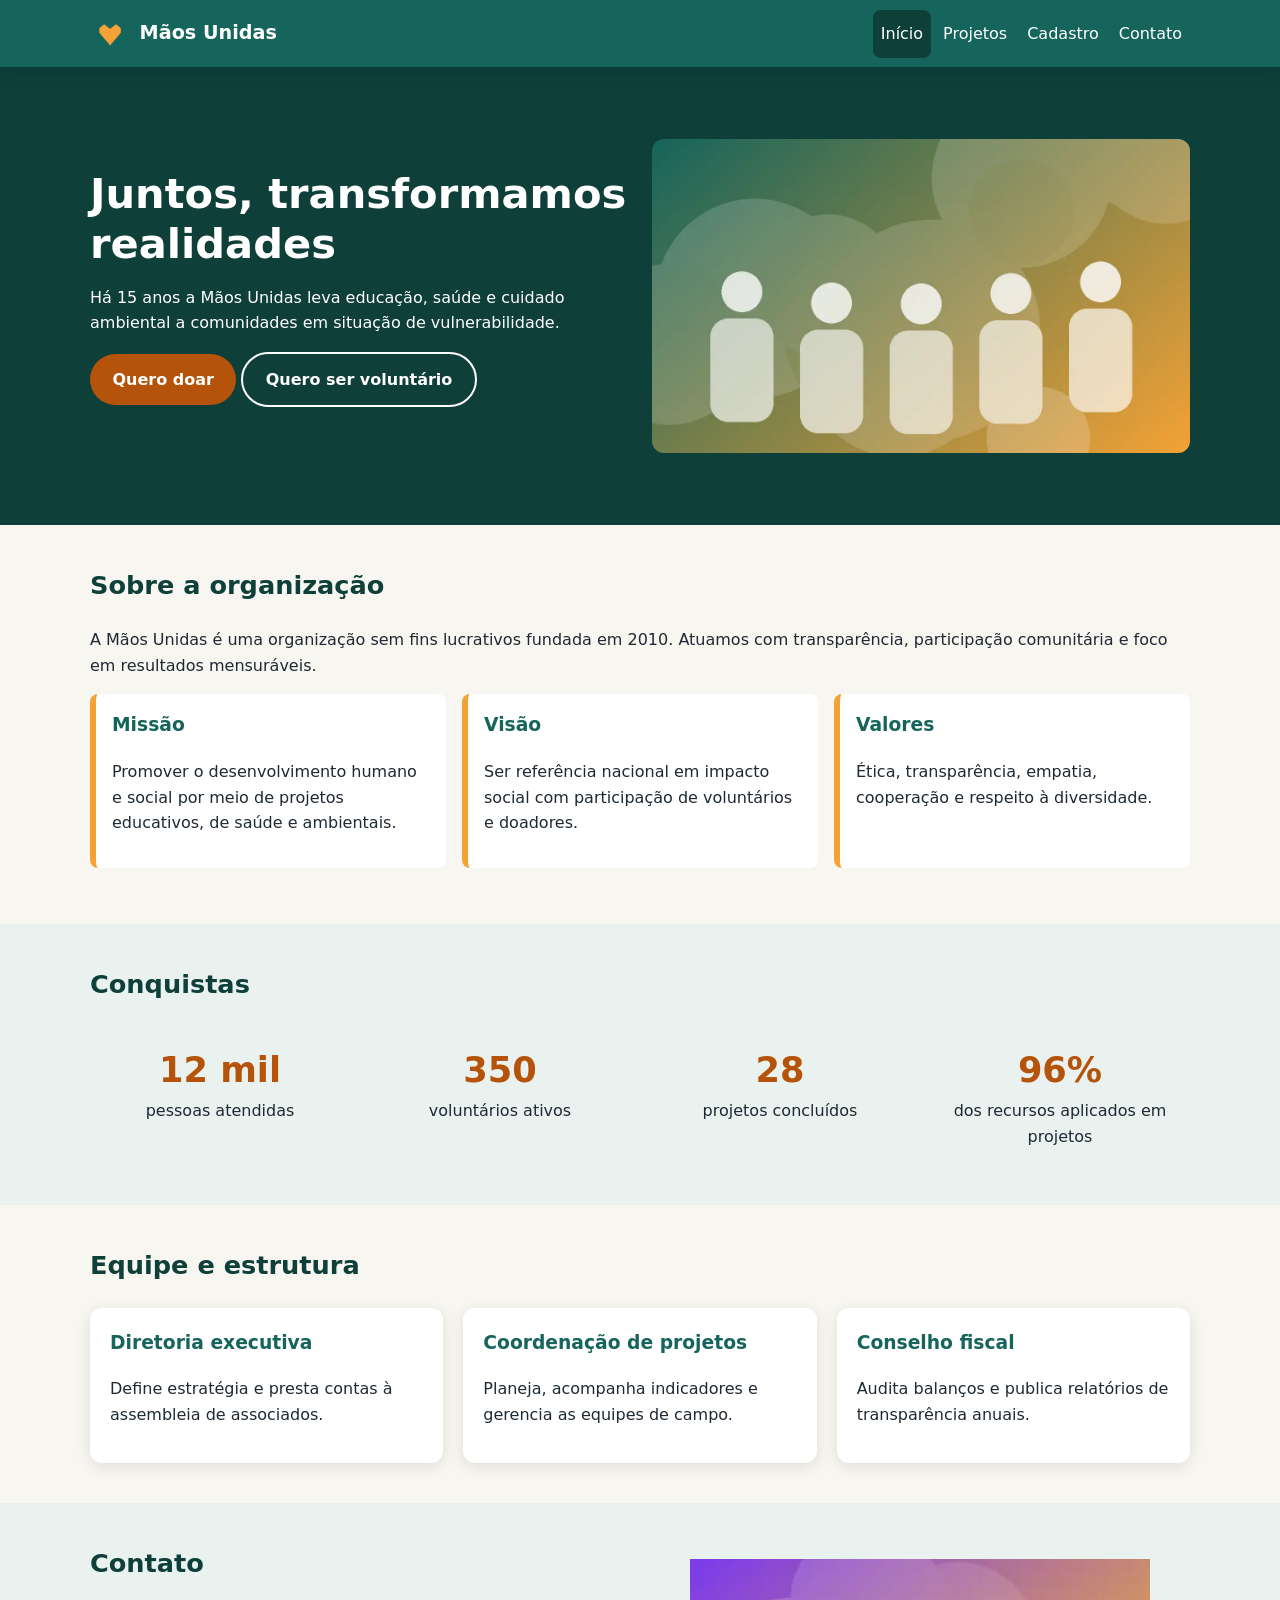
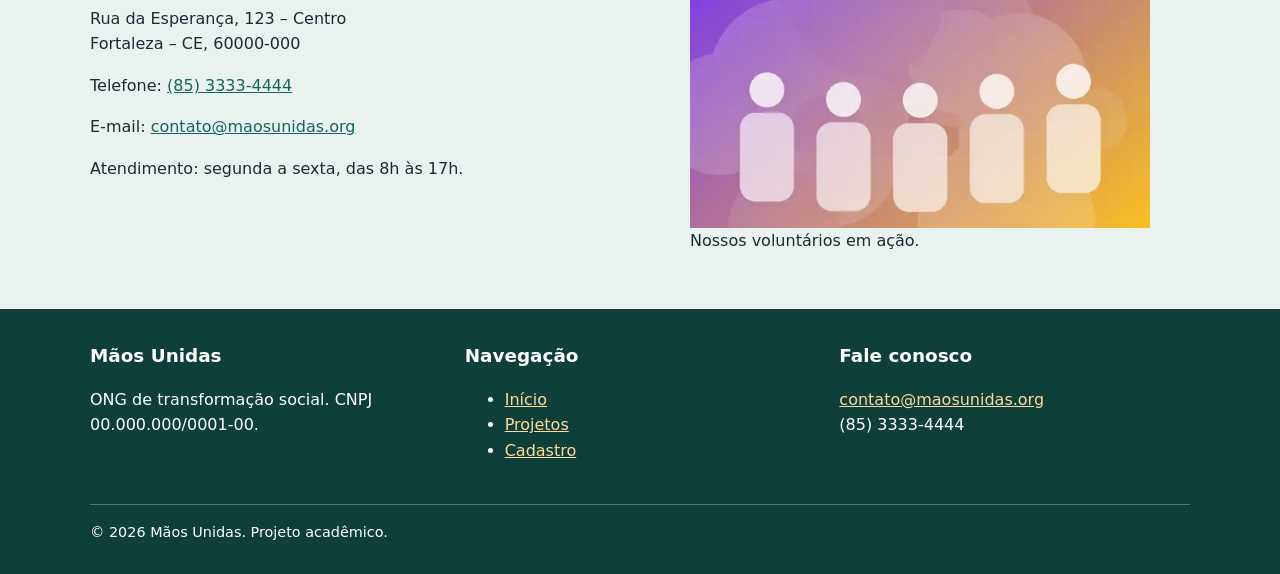
==== index.html @ 979a729d "Plataforma web Mãos Unidas: index, projetos e cadastro" ====
<!DOCTYPE html>
<html lang="pt-BR">
<head>
  <meta charset="utf-8">
  <meta name="viewport" content="width=device-width, initial-scale=1">
  <title>Mãos Unidas – ONG de transformação social</title>
  <meta name="description" content="A ONG Mãos Unidas transforma vidas por meio de educação, saúde e meio ambiente. Conheça nossa missão, equipe e fale conosco.">
  <meta property="og:title" content="Mãos Unidas – ONG de transformação social">
  <meta property="og:image" content="img/hero.jpg">
  <link rel="icon" type="image/png" href="img/favicon.png">
  <link rel="stylesheet" href="css/style.css">
  <script src="js/main.js" defer></script>
</head>
<body>
  <a class="skip-link" href="#conteudo">Ir para o conteúdo</a>
  <header class="site-header">
    <div class="container header-inner">
      <a class="brand" href="index.html"><img src="img/logo.png" alt="" width="40" height="40">Mãos Unidas</a>
      <button class="menu-toggle" aria-expanded="false" aria-controls="menu">Menu</button>
      <nav class="main-nav" id="menu" aria-label="Principal">
        <ul>
          <li><a href="index.html" aria-current="page">Início</a></li>
          <li><a href="projetos.html">Projetos</a></li>
          <li><a href="cadastro.html">Cadastro</a></li>
          <li><a href="#contato">Contato</a></li>
        </ul>
      </nav>
    </div>
  </header>

  <main id="conteudo">
    <section class="hero" aria-labelledby="titulo-hero">
      <div class="container hero-grid">
        <div>
          <h1 id="titulo-hero">Juntos, transformamos realidades</h1>
          <p>Há 15 anos a Mãos Unidas leva educação, saúde e cuidado ambiental a comunidades em situação de vulnerabilidade.</p>
          <p><a class="btn" href="projetos.html#doar">Quero doar</a> <a class="btn btn-sec" href="cadastro.html">Quero ser voluntário</a></p>
        </div>
        <picture>
          <source srcset="img/hero-sm.webp 600w, img/hero.webp 1200w" sizes="(min-width: 768px) 50vw, 100vw" type="image/webp">
          <img src="img/hero.jpg" srcset="img/hero-sm.jpg 600w, img/hero.jpg 1200w" sizes="(min-width: 768px) 50vw, 100vw" width="1200" height="700" alt="Ilustração de pessoas unidas lado a lado sobre fundo verde e laranja">
        </picture>
      </div>
    </section>

    <section aria-labelledby="titulo-sobre">
      <div class="container">
        <h2 id="titulo-sobre">Sobre a organização</h2>
        <p>A Mãos Unidas é uma organização sem fins lucrativos fundada em 2010. Atuamos com transparência, participação comunitária e foco em resultados mensuráveis.</p>
        <ul class="valores">
          <li><h3>Missão</h3><p>Promover o desenvolvimento humano e social por meio de projetos educativos, de saúde e ambientais.</p></li>
          <li><h3>Visão</h3><p>Ser referência nacional em impacto social com participação de voluntários e doadores.</p></li>
          <li><h3>Valores</h3><p>Ética, transparência, empatia, cooperação e respeito à diversidade.</p></li>
        </ul>
      </div>
    </section>

    <section class="alt" aria-labelledby="titulo-numeros">
      <div class="container">
        <h2 id="titulo-numeros">Conquistas</h2>
        <div class="grid grid-4">
          <p class="stat"><strong>12 mil</strong>pessoas atendidas</p>
          <p class="stat"><strong>350</strong>voluntários ativos</p>
          <p class="stat"><strong>28</strong>projetos concluídos</p>
          <p class="stat"><strong>96%</strong>dos recursos aplicados em projetos</p>
        </div>
      </div>
    </section>

    <section aria-labelledby="titulo-equipe">
      <div class="container">
        <h2 id="titulo-equipe">Equipe e estrutura</h2>
        <div class="grid grid-3">
          <article class="card"><div class="card-body"><h3>Diretoria executiva</h3><p>Define estratégia e presta contas à assembleia de associados.</p></div></article>
          <article class="card"><div class="card-body"><h3>Coordenação de projetos</h3><p>Planeja, acompanha indicadores e gerencia as equipes de campo.</p></div></article>
          <article class="card"><div class="card-body"><h3>Conselho fiscal</h3><p>Audita balanços e publica relatórios de transparência anuais.</p></div></article>
        </div>
      </div>
    </section>

    <section class="alt" id="contato" aria-labelledby="titulo-contato">
      <div class="container grid grid-2">
        <div>
          <h2 id="titulo-contato">Contato</h2>
          <address>
            <p>Rua da Esperança, 123 – Centro<br>Fortaleza – CE, 60000-000</p>
            <p>Telefone: <a href="tel:+558533334444">(85) 3333-4444</a></p>
            <p>E-mail: <a href="mailto:contato@maosunidas.org">contato@maosunidas.org</a></p>
            <p>Atendimento: segunda a sexta, das 8h às 17h.</p>
          </address>
        </div>
        <figure>
          <picture>
            <source srcset="img/voluntarios-sm.webp" type="image/webp">
            <img src="img/voluntarios-sm.jpg" width="600" height="350" loading="lazy" alt="Ilustração de voluntários reunidos sobre fundo roxo e amarelo">
          </picture>
          <figcaption>Nossos voluntários em ação.</figcaption>
        </figure>
      </div>
    </section>
  </main>

  <footer class="site-footer">
    <div class="container">
      <div class="footer-grid">
        <div><h2>Mãos Unidas</h2><p>ONG de transformação social. CNPJ 00.000.000/0001-00.</p></div>
        <nav aria-label="Rodapé"><h2>Navegação</h2><ul><li><a href="index.html">Início</a></li><li><a href="projetos.html">Projetos</a></li><li><a href="cadastro.html">Cadastro</a></li></ul></nav>
        <div><h2>Fale conosco</h2><p><a href="mailto:contato@maosunidas.org">contato@maosunidas.org</a><br>(85) 3333-4444</p></div>
      </div>
      <p class="copy">&copy; 2026 Mãos Unidas. Projeto acadêmico.</p>
    </div>
  </footer>
</body>
</html>
---- css/style.css ----
/* Sistema de design - Mãos Unidas | mobile-first */
:root {
  --verde: #16655c;
  --verde-esc: #0e3f39;
  --laranja: #b45309;
  --laranja-cl: #f4a236;
  --fundo: #f8f6f1;
  --texto: #1f2933;
  --branco: #fff;
  --borda: #cbd2d9;
  --erro: #b42318;
  --ok: #157347;
  --raio: 12px;
  --sombra: 0 4px 16px rgba(0, 0, 0, .1);
}
*, *::before, *::after { box-sizing: border-box; }
html { scroll-behavior: smooth; }
body { margin: 0; font-family: system-ui, -apple-system, "Segoe UI", Roboto, Arial, sans-serif; line-height: 1.6; color: var(--texto); background: var(--fundo); }
img, picture { max-width: 100%; height: auto; display: block; }
a { color: var(--verde); }
a:hover { color: var(--laranja); }
:focus-visible { outline: 3px solid var(--laranja); outline-offset: 2px; }
.container { width: min(1100px, 100% - 2rem); margin-inline: auto; }
.skip-link { position: absolute; left: -999px; top: 0; background: var(--verde-esc); color: #fff; padding: .75rem 1rem; z-index: 100; }
.skip-link:focus { left: 0; color: #fff; }
.sr-only { position: absolute; width: 1px; height: 1px; overflow: hidden; clip: rect(0 0 0 0); white-space: nowrap; }

/* Cabeçalho e navegação */
.site-header { background: var(--verde); color: #fff; position: sticky; top: 0; z-index: 50; box-shadow: var(--sombra); }
.header-inner { display: flex; align-items: center; justify-content: space-between; padding: .6rem 0; flex-wrap: wrap; gap: .5rem; }
.brand { display: flex; align-items: center; gap: .6rem; color: #fff; text-decoration: none; font-weight: 700; font-size: 1.2rem; }
.brand img { width: 40px; height: 40px; }
.brand:hover { color: #fff; }
.menu-toggle { background: transparent; color: #fff; border: 2px solid #fff; border-radius: 8px; padding: .4rem .8rem; font-size: 1rem; cursor: pointer; }
.main-nav { width: 100%; display: none; }
.main-nav.aberto { display: block; }
.main-nav ul { list-style: none; margin: 0; padding: 0; display: flex; flex-direction: column; }
.main-nav a { display: block; padding: .7rem .5rem; color: #fff; text-decoration: none; border-radius: 8px; }
.main-nav a:hover, .main-nav a[aria-current="page"] { background: var(--verde-esc); color: #fff; }

/* Botões */
.btn { display: inline-block; background: var(--laranja); color: #fff; padding: .8rem 1.4rem; border-radius: 999px; border: 0; font-size: 1rem; font-weight: 700; text-decoration: none; cursor: pointer; }
.btn:hover { background: #8a3f04; color: #fff; }
.btn-sec { background: transparent; border: 2px solid currentColor; color: var(--verde); }
.btn-sec:hover { background: var(--verde); color: #fff; }

/* Hero */
.hero { background: var(--verde-esc); color: #fff; }
.hero-grid { display: grid; gap: 1.5rem; padding: 2rem 0; align-items: center; }
.hero h1 { font-size: 2rem; line-height: 1.2; margin: 0 0 1rem; }
.hero img { border-radius: var(--raio); }
.hero .btn-sec { color: #fff; }

/* Seções e cards */
section { padding: 2.5rem 0; }
h2 { color: var(--verde-esc); font-size: 1.6rem; margin-top: 0; }
h3 { color: var(--verde); margin-top: 0; }
.grid { display: grid; gap: 1.25rem; }
.card { background: var(--branco); border-radius: var(--raio); box-shadow: var(--sombra); overflow: hidden; }
.card-body { padding: 1.25rem; }
.card figure { margin: 0; }
.alt { background: #eaf2f0; }
.stat { text-align: center; }
.stat strong { display: block; font-size: 2.2rem; color: var(--laranja); }
.valores { list-style: none; padding: 0; display: grid; gap: 1rem; }
.valores li { background: #fff; border-left: 6px solid var(--laranja-cl); padding: 1rem; border-radius: 8px; }
.tag { display: inline-block; background: #e0f0ee; color: var(--verde-esc); padding: .1rem .6rem; border-radius: 999px; font-size: .85rem; font-weight: 600; }
progress { width: 100%; height: 1rem; accent-color: var(--laranja); }
table { width: 100%; border-collapse: collapse; background: #fff; }
caption { text-align: left; font-weight: 700; padding: .5rem 0; }
th, td { padding: .6rem; border: 1px solid var(--borda); text-align: left; }
th { background: var(--verde); color: #fff; }
.table-wrap { overflow-x: auto; }
address { font-style: normal; }

/* Formulário */
form { background: #fff; padding: 1.25rem; border-radius: var(--raio); box-shadow: var(--sombra); }
fieldset { border: 1px solid var(--borda); border-radius: var(--raio); margin: 0 0 1.5rem; padding: 1rem; }
legend { font-weight: 700; color: var(--verde-esc); padding: 0 .5rem; }
.campo { margin-bottom: 1rem; display: flex; flex-direction: column; }
label { font-weight: 600; margin-bottom: .25rem; }
input, select, textarea { font: inherit; padding: .65rem; border: 2px solid #7b8794; border-radius: 8px; background: #fff; color: var(--texto); }
input:user-invalid, select:user-invalid { border-color: var(--erro); }
input:user-valid { border-color: var(--ok); }
.dica { font-size: .85rem; color: #52606d; }
.erro-msg { color: var(--erro); font-size: .85rem; min-height: 1.1em; }
.radio-grupo { display: flex; flex-wrap: wrap; gap: 1rem; }
.radio-grupo label, .check label { font-weight: 400; display: inline-flex; gap: .4rem; align-items: center; }
#mensagem-sucesso { background: #e6f4ea; border: 2px solid var(--ok); padding: 1rem; border-radius: 8px; margin-top: 1rem; }

/* Rodapé */
.site-footer { background: var(--verde-esc); color: #fff; padding: 2rem 0 1rem; }
.site-footer a { color: #ffd9a0; }
.footer-grid { display: grid; gap: 1.5rem; }
.site-footer h2 { color: #fff; font-size: 1.15rem; }
.copy { border-top: 1px solid rgba(255,255,255,.3); margin-top: 1.5rem; padding-top: 1rem; font-size: .9rem; }

/* Tablet */
@media (min-width: 768px) {
  .menu-toggle { display: none; }
  .main-nav { display: block; width: auto; }
  .main-nav ul { flex-direction: row; gap: .25rem; }
  .hero-grid { grid-template-columns: 1fr 1fr; }
  .hero h1 { font-size: 2.6rem; }
  .grid-2, .grid-3 { grid-template-columns: repeat(2, 1fr); }
  .footer-grid { grid-template-columns: repeat(3, 1fr); }
  .form-linha { display: grid; grid-template-columns: 1fr 1fr; gap: 1rem; }
}
/* Desktop */
@media (min-width: 1024px) {
  .grid-3 { grid-template-columns: repeat(3, 1fr); }
  .grid-4 { grid-template-columns: repeat(4, 1fr); }
  .valores { grid-template-columns: repeat(3, 1fr); }
}
@media (prefers-reduced-motion: reduce) { html { scroll-behavior: auto; } }
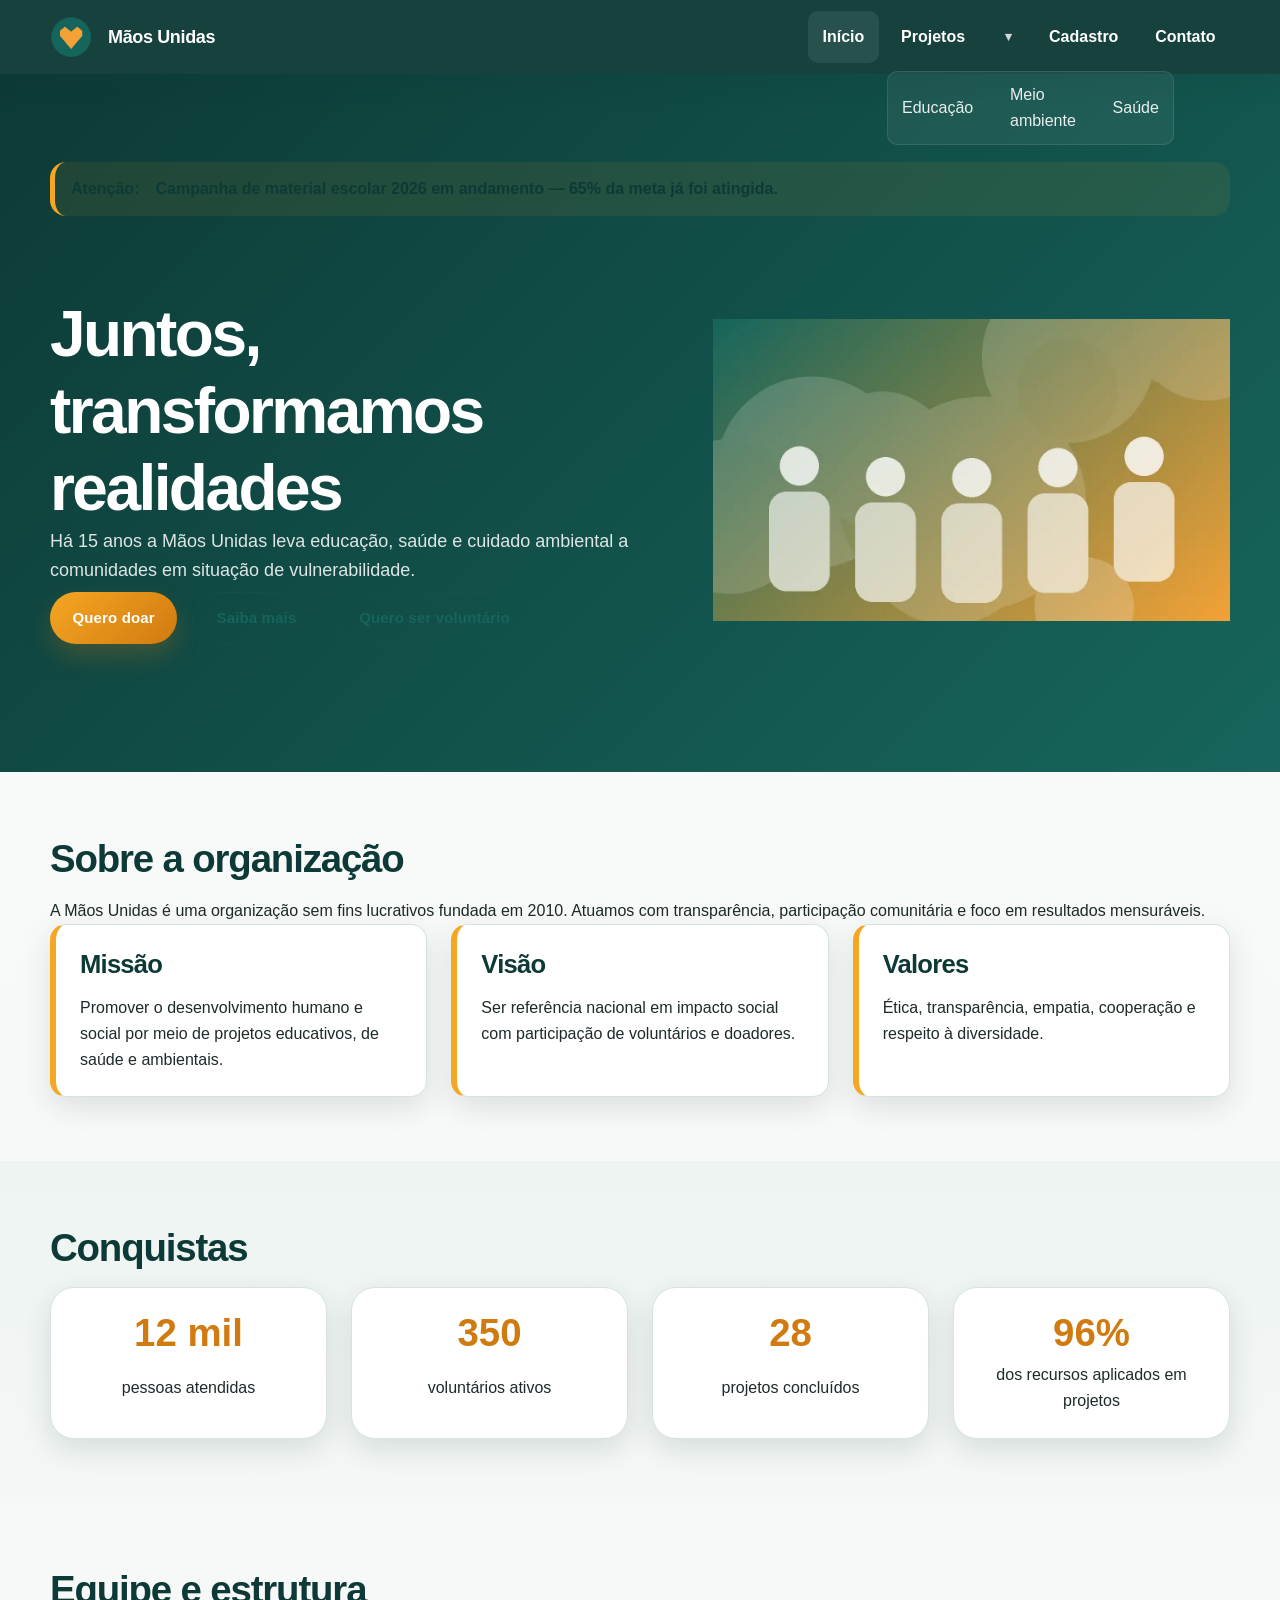
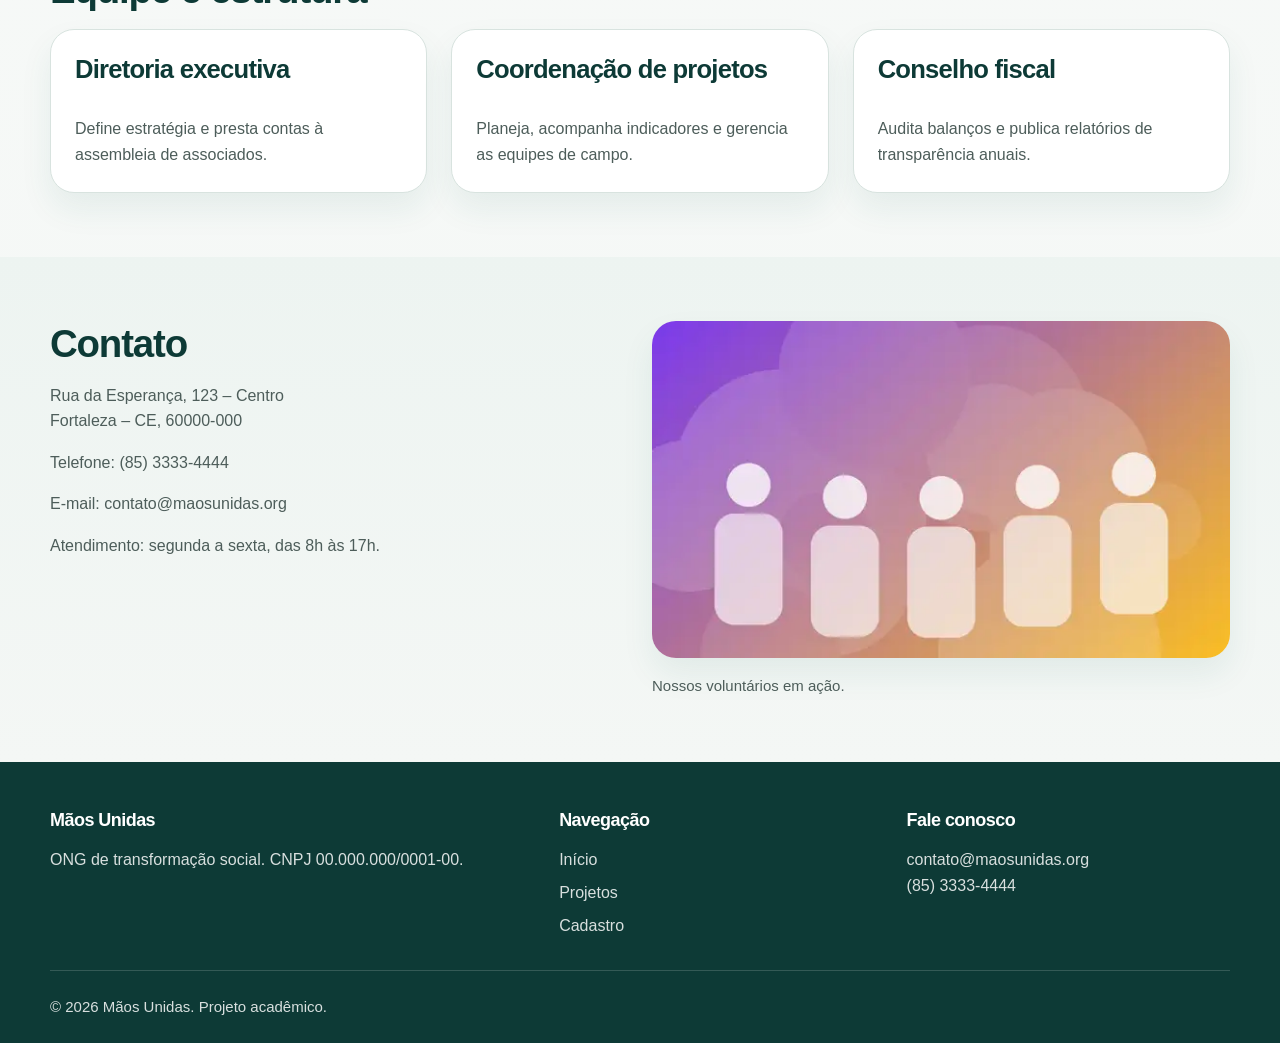
==== commit aa41f40d: "Moderniza layout da ONG Mãos Unidas" ====
--- a/index.html
+++ b/index.html
@@ -16,11 +16,18 @@
   <header class="site-header">
     <div class="container header-inner">
       <a class="brand" href="index.html"><img src="img/logo.png" alt="" width="40" height="40">Mãos Unidas</a>
-      <button class="menu-toggle" aria-expanded="false" aria-controls="menu">Menu</button>
+      <button class="menu-toggle" type="button" aria-expanded="false" aria-controls="menu">Menu</button>
       <nav class="main-nav" id="menu" aria-label="Principal">
         <ul>
           <li><a href="index.html" aria-current="page">Início</a></li>
-          <li><a href="projetos.html">Projetos</a></li>
+          <li class="nav-dropdown">
+            <button class="dropdown-toggle" type="button" aria-expanded="false" aria-controls="submenu-projetos">Projetos</button>
+            <ul class="dropdown-menu" id="submenu-projetos">
+              <li><a href="projetos.html#educacao">Educação</a></li>
+              <li><a href="projetos.html#meio-ambiente">Meio ambiente</a></li>
+              <li><a href="projetos.html#saude">Saúde</a></li>
+            </ul>
+          </li>
           <li><a href="cadastro.html">Cadastro</a></li>
           <li><a href="#contato">Contato</a></li>
         </ul>
@@ -30,11 +37,21 @@
 
   <main id="conteudo">
     <section class="hero" aria-labelledby="titulo-hero">
+      <div class="container">
+        <div class="alert-banner" role="alert">
+          <strong>Atenção:</strong>
+          Campanha de material escolar 2026 em andamento — 65% da meta já foi atingida.
+        </div>
+      </div>
       <div class="container hero-grid">
         <div>
           <h1 id="titulo-hero">Juntos, transformamos realidades</h1>
           <p>Há 15 anos a Mãos Unidas leva educação, saúde e cuidado ambiental a comunidades em situação de vulnerabilidade.</p>
-          <p><a class="btn" href="projetos.html#doar">Quero doar</a> <a class="btn btn-sec" href="cadastro.html">Quero ser voluntário</a></p>
+          <div class="hero-actions">
+            <a class="btn" href="projetos.html#doar" data-toast="Sua doação ajuda a transformar comunidades!" data-toast-type="success">Quero doar</a>
+            <button class="btn btn-secondary btn-modal-trigger" type="button" data-modal-target="impacto-modal">Saiba mais</button>
+            <a class="btn btn-secondary" href="cadastro.html">Quero ser voluntário</a>
+          </div>
         </div>
         <picture>
           <source srcset="img/hero-sm.webp 600w, img/hero.webp 1200w" sizes="(min-width: 768px) 50vw, 100vw" type="image/webp">
@@ -110,5 +127,23 @@
       <p class="copy">&copy; 2026 Mãos Unidas. Projeto acadêmico.</p>
     </div>
   </footer>
+
+  <div class="toast-container" id="toastContainer" aria-live="polite" aria-atomic="true"></div>
+
+  <div class="modal-overlay" id="impacto-modal" aria-hidden="true">
+    <div class="modal" role="dialog" aria-modal="true" aria-labelledby="modal-titulo">
+      <button class="modal-close" type="button" aria-label="Fechar modal" data-close-modal>×</button>
+      <h2 id="modal-titulo">Plano de impacto 2026</h2>
+      <p>Em 2026, a Mãos Unidas ampliará ações em educação, saúde e meio ambiente em comunidades vulneráveis do território.</p>
+      <ul>
+        <li>+1.200 crianças atendidas em reforço escolar</li>
+        <li>18 mutirões de saúde e cidadania realizados</li>
+        <li>80 famílias apoiadas com hortas e renda solidária</li>
+      </ul>
+      <div class="modal-actions">
+        <button class="btn" type="button" data-close-modal>Entendi</button>
+      </div>
+    </div>
+  </div>
 </body>
 </html>
--- a/css/style.css
+++ b/css/style.css
@@ -1,115 +1,5 @@
-/* Sistema de design - Mãos Unidas | mobile-first */
-:root {
-  --verde: #16655c;
-  --verde-esc: #0e3f39;
-  --laranja: #b45309;
-  --laranja-cl: #f4a236;
-  --fundo: #f8f6f1;
-  --texto: #1f2933;
-  --branco: #fff;
-  --borda: #cbd2d9;
-  --erro: #b42318;
-  --ok: #157347;
-  --raio: 12px;
-  --sombra: 0 4px 16px rgba(0, 0, 0, .1);
-}
-*, *::before, *::after { box-sizing: border-box; }
-html { scroll-behavior: smooth; }
-body { margin: 0; font-family: system-ui, -apple-system, "Segoe UI", Roboto, Arial, sans-serif; line-height: 1.6; color: var(--texto); background: var(--fundo); }
-img, picture { max-width: 100%; height: auto; display: block; }
-a { color: var(--verde); }
-a:hover { color: var(--laranja); }
-:focus-visible { outline: 3px solid var(--laranja); outline-offset: 2px; }
-.container { width: min(1100px, 100% - 2rem); margin-inline: auto; }
-.skip-link { position: absolute; left: -999px; top: 0; background: var(--verde-esc); color: #fff; padding: .75rem 1rem; z-index: 100; }
-.skip-link:focus { left: 0; color: #fff; }
-.sr-only { position: absolute; width: 1px; height: 1px; overflow: hidden; clip: rect(0 0 0 0); white-space: nowrap; }
-
-/* Cabeçalho e navegação */
-.site-header { background: var(--verde); color: #fff; position: sticky; top: 0; z-index: 50; box-shadow: var(--sombra); }
-.header-inner { display: flex; align-items: center; justify-content: space-between; padding: .6rem 0; flex-wrap: wrap; gap: .5rem; }
-.brand { display: flex; align-items: center; gap: .6rem; color: #fff; text-decoration: none; font-weight: 700; font-size: 1.2rem; }
-.brand img { width: 40px; height: 40px; }
-.brand:hover { color: #fff; }
-.menu-toggle { background: transparent; color: #fff; border: 2px solid #fff; border-radius: 8px; padding: .4rem .8rem; font-size: 1rem; cursor: pointer; }
-.main-nav { width: 100%; display: none; }
-.main-nav.aberto { display: block; }
-.main-nav ul { list-style: none; margin: 0; padding: 0; display: flex; flex-direction: column; }
-.main-nav a { display: block; padding: .7rem .5rem; color: #fff; text-decoration: none; border-radius: 8px; }
-.main-nav a:hover, .main-nav a[aria-current="page"] { background: var(--verde-esc); color: #fff; }
-
-/* Botões */
-.btn { display: inline-block; background: var(--laranja); color: #fff; padding: .8rem 1.4rem; border-radius: 999px; border: 0; font-size: 1rem; font-weight: 700; text-decoration: none; cursor: pointer; }
-.btn:hover { background: #8a3f04; color: #fff; }
-.btn-sec { background: transparent; border: 2px solid currentColor; color: var(--verde); }
-.btn-sec:hover { background: var(--verde); color: #fff; }
-
-/* Hero */
-.hero { background: var(--verde-esc); color: #fff; }
-.hero-grid { display: grid; gap: 1.5rem; padding: 2rem 0; align-items: center; }
-.hero h1 { font-size: 2rem; line-height: 1.2; margin: 0 0 1rem; }
-.hero img { border-radius: var(--raio); }
-.hero .btn-sec { color: #fff; }
-
-/* Seções e cards */
-section { padding: 2.5rem 0; }
-h2 { color: var(--verde-esc); font-size: 1.6rem; margin-top: 0; }
-h3 { color: var(--verde); margin-top: 0; }
-.grid { display: grid; gap: 1.25rem; }
-.card { background: var(--branco); border-radius: var(--raio); box-shadow: var(--sombra); overflow: hidden; }
-.card-body { padding: 1.25rem; }
-.card figure { margin: 0; }
-.alt { background: #eaf2f0; }
-.stat { text-align: center; }
-.stat strong { display: block; font-size: 2.2rem; color: var(--laranja); }
-.valores { list-style: none; padding: 0; display: grid; gap: 1rem; }
-.valores li { background: #fff; border-left: 6px solid var(--laranja-cl); padding: 1rem; border-radius: 8px; }
-.tag { display: inline-block; background: #e0f0ee; color: var(--verde-esc); padding: .1rem .6rem; border-radius: 999px; font-size: .85rem; font-weight: 600; }
-progress { width: 100%; height: 1rem; accent-color: var(--laranja); }
-table { width: 100%; border-collapse: collapse; background: #fff; }
-caption { text-align: left; font-weight: 700; padding: .5rem 0; }
-th, td { padding: .6rem; border: 1px solid var(--borda); text-align: left; }
-th { background: var(--verde); color: #fff; }
-.table-wrap { overflow-x: auto; }
-address { font-style: normal; }
-
-/* Formulário */
-form { background: #fff; padding: 1.25rem; border-radius: var(--raio); box-shadow: var(--sombra); }
-fieldset { border: 1px solid var(--borda); border-radius: var(--raio); margin: 0 0 1.5rem; padding: 1rem; }
-legend { font-weight: 700; color: var(--verde-esc); padding: 0 .5rem; }
-.campo { margin-bottom: 1rem; display: flex; flex-direction: column; }
-label { font-weight: 600; margin-bottom: .25rem; }
-input, select, textarea { font: inherit; padding: .65rem; border: 2px solid #7b8794; border-radius: 8px; background: #fff; color: var(--texto); }
-input:user-invalid, select:user-invalid { border-color: var(--erro); }
-input:user-valid { border-color: var(--ok); }
-.dica { font-size: .85rem; color: #52606d; }
-.erro-msg { color: var(--erro); font-size: .85rem; min-height: 1.1em; }
-.radio-grupo { display: flex; flex-wrap: wrap; gap: 1rem; }
-.radio-grupo label, .check label { font-weight: 400; display: inline-flex; gap: .4rem; align-items: center; }
-#mensagem-sucesso { background: #e6f4ea; border: 2px solid var(--ok); padding: 1rem; border-radius: 8px; margin-top: 1rem; }
-
-/* Rodapé */
-.site-footer { background: var(--verde-esc); color: #fff; padding: 2rem 0 1rem; }
-.site-footer a { color: #ffd9a0; }
-.footer-grid { display: grid; gap: 1.5rem; }
-.site-footer h2 { color: #fff; font-size: 1.15rem; }
-.copy { border-top: 1px solid rgba(255,255,255,.3); margin-top: 1.5rem; padding-top: 1rem; font-size: .9rem; }
-
-/* Tablet */
-@media (min-width: 768px) {
-  .menu-toggle { display: none; }
-  .main-nav { display: block; width: auto; }
-  .main-nav ul { flex-direction: row; gap: .25rem; }
-  .hero-grid { grid-template-columns: 1fr 1fr; }
-  .hero h1 { font-size: 2.6rem; }
-  .grid-2, .grid-3 { grid-template-columns: repeat(2, 1fr); }
-  .footer-grid { grid-template-columns: repeat(3, 1fr); }
-  .form-linha { display: grid; grid-template-columns: 1fr 1fr; gap: 1rem; }
-}
-/* Desktop */
-@media (min-width: 1024px) {
-  .grid-3 { grid-template-columns: repeat(3, 1fr); }
-  .grid-4 { grid-template-columns: repeat(4, 1fr); }
-  .valores { grid-template-columns: repeat(3, 1fr); }
-}
-@media (prefers-reduced-motion: reduce) { html { scroll-behavior: auto; } }
+@import url("variables.css");
+@import url("base.css");
+@import url("components.css");
+@import url("layout.css");
+@import url("responsive.css");
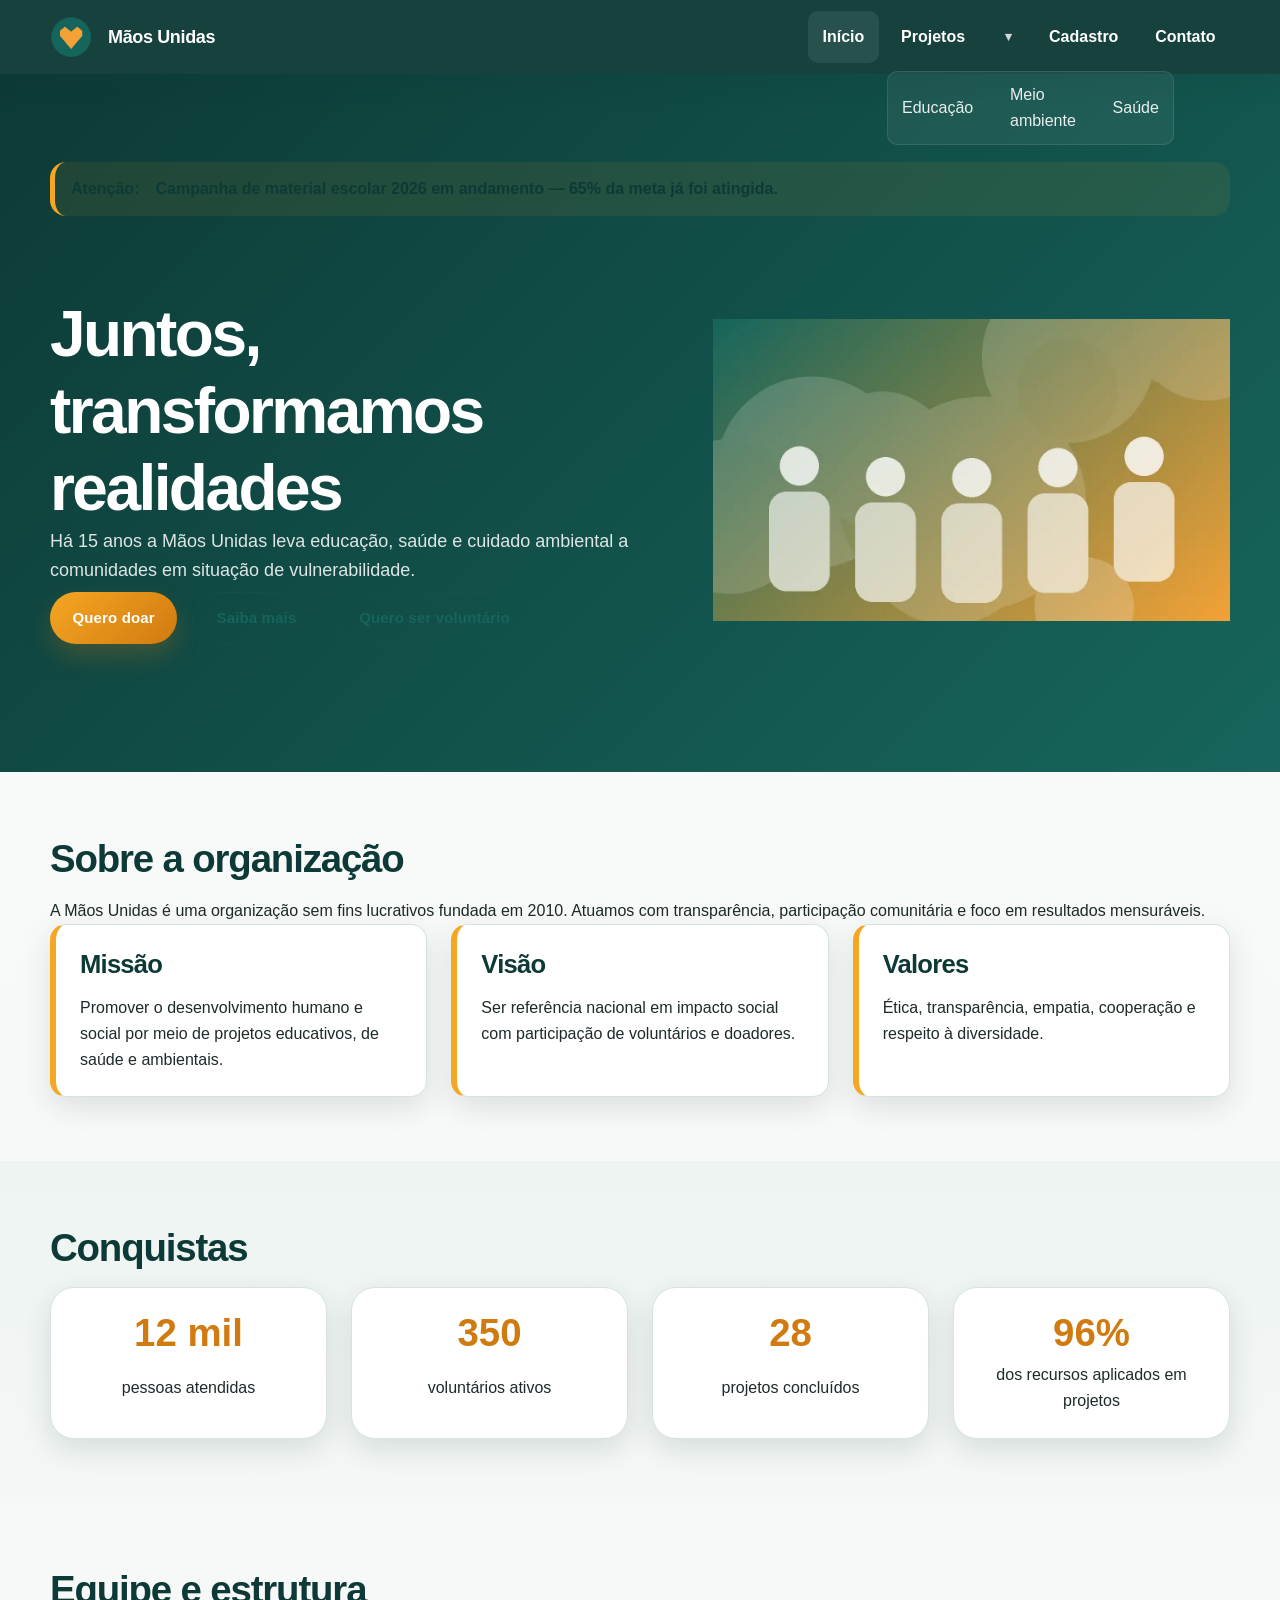
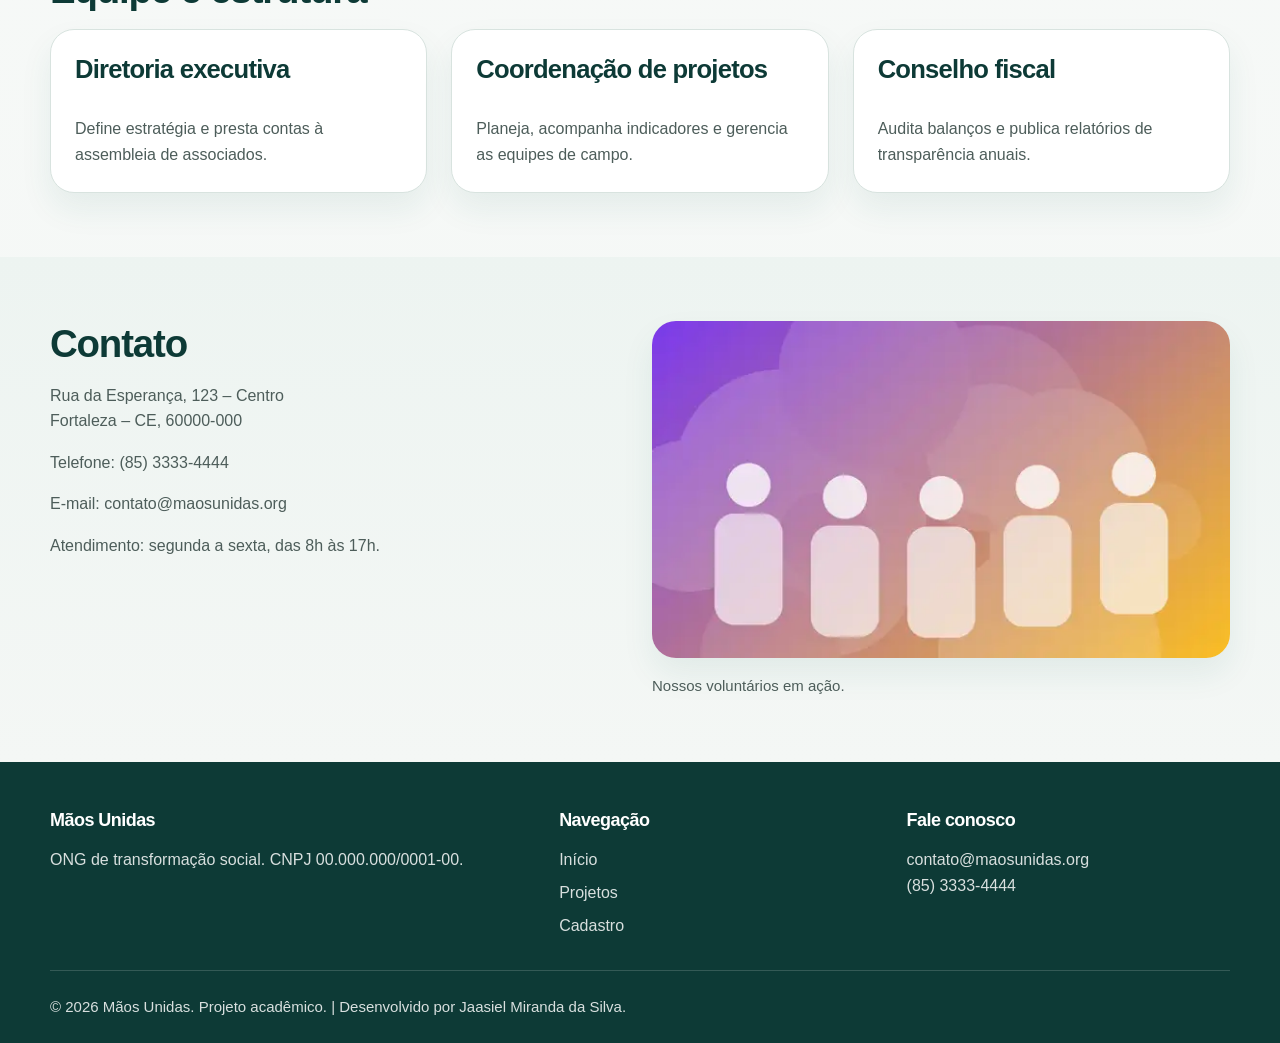
==== commit 6abf19b2: "Ajusta rodapé com assinatura do autor" ====
--- a/index.html
+++ b/index.html
@@ -124,7 +124,7 @@
         <nav aria-label="Rodapé"><h2>Navegação</h2><ul><li><a href="index.html">Início</a></li><li><a href="projetos.html">Projetos</a></li><li><a href="cadastro.html">Cadastro</a></li></ul></nav>
         <div><h2>Fale conosco</h2><p><a href="mailto:contato@maosunidas.org">contato@maosunidas.org</a><br>(85) 3333-4444</p></div>
       </div>
-      <p class="copy">&copy; 2026 Mãos Unidas. Projeto acadêmico.</p>
+      <p class="copy">&copy; 2026 Mãos Unidas. Projeto acadêmico. | Desenvolvido por Jaasiel Miranda da Silva.</p>
     </div>
   </footer>
 
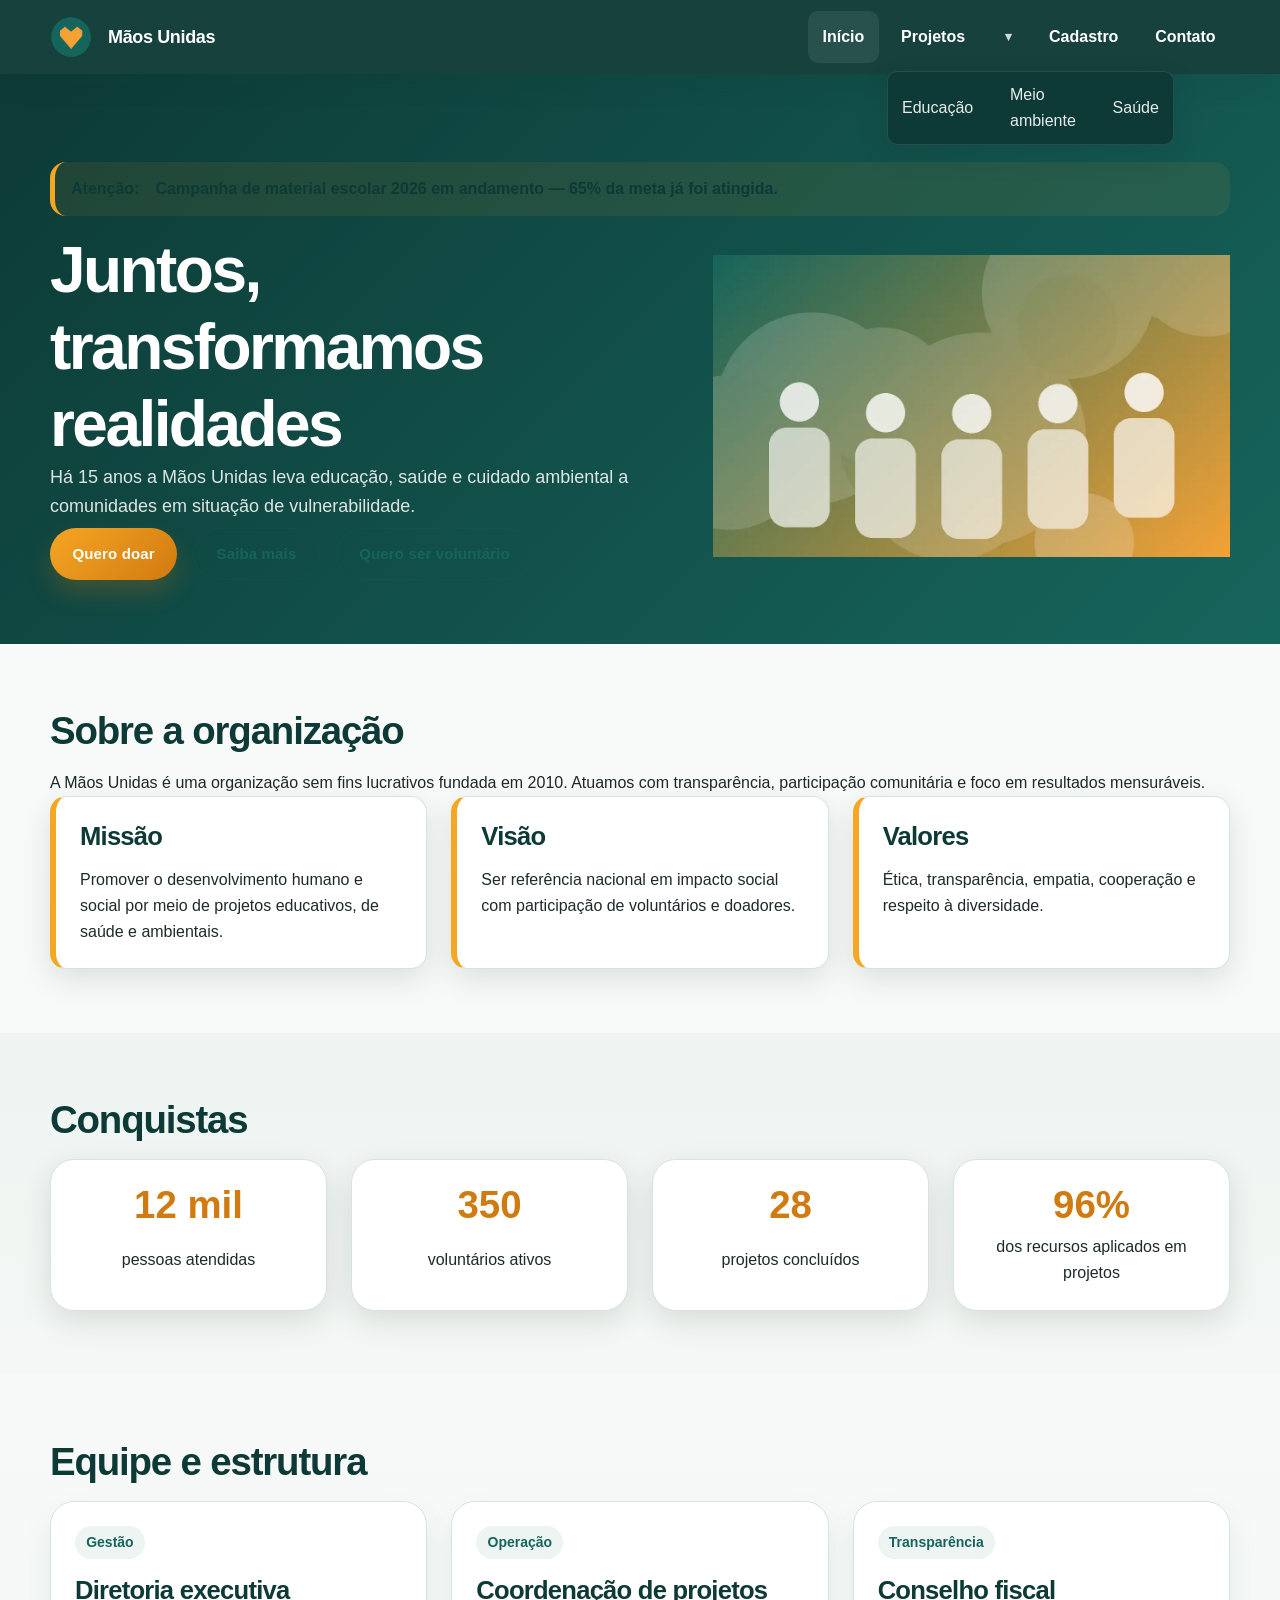
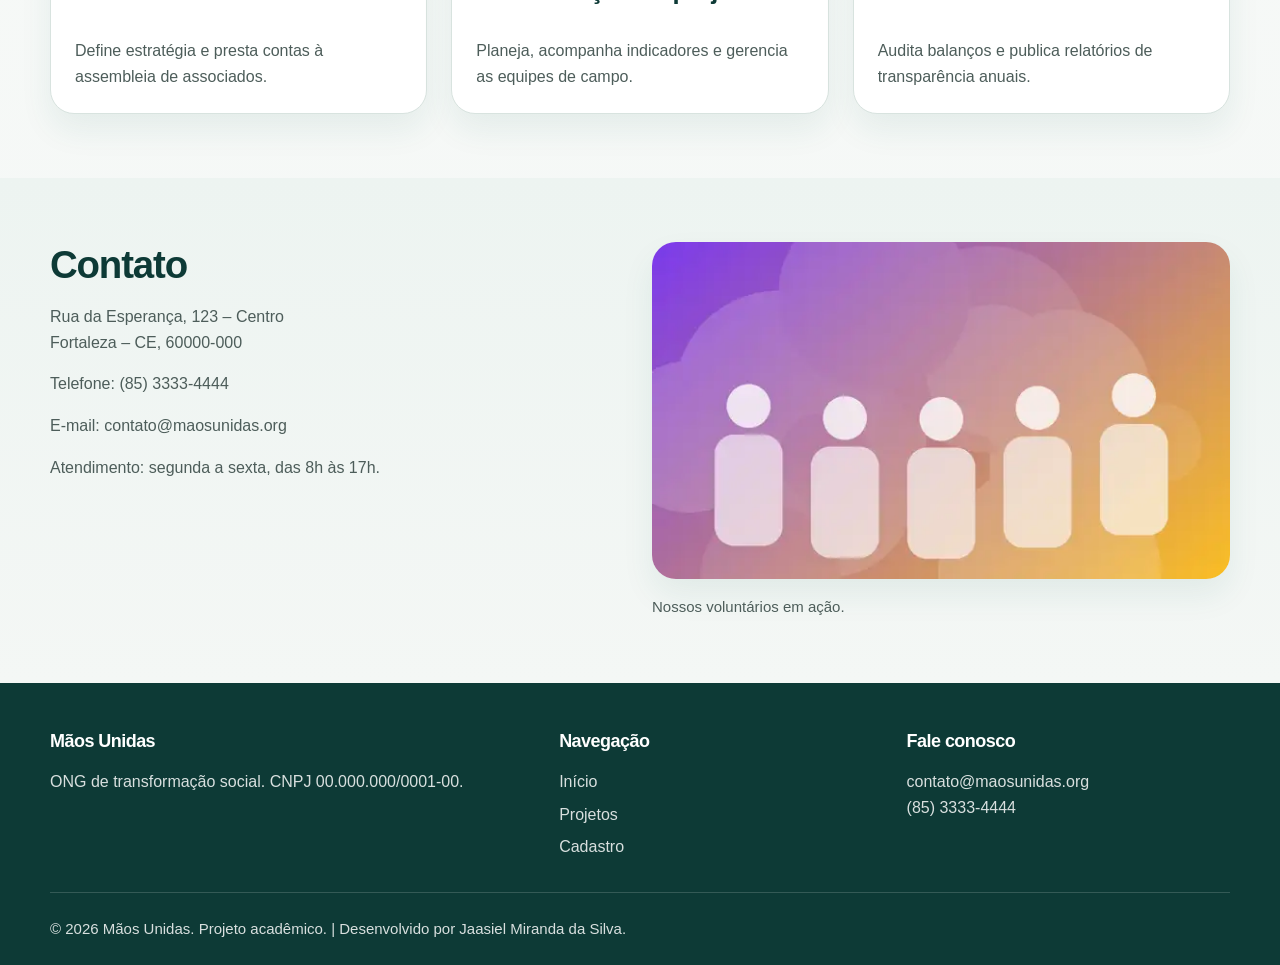
==== commit d7192a05: "Refatora CSS: modulariza layout/responsivo, grid de 12 colunas, corrige menu e hero" ====
--- a/index.html
+++ b/index.html
@@ -75,11 +75,11 @@
     <section class="alt" aria-labelledby="titulo-numeros">
       <div class="container">
         <h2 id="titulo-numeros">Conquistas</h2>
-        <div class="grid grid-4">
-          <p class="stat"><strong>12 mil</strong>pessoas atendidas</p>
-          <p class="stat"><strong>350</strong>voluntários ativos</p>
-          <p class="stat"><strong>28</strong>projetos concluídos</p>
-          <p class="stat"><strong>96%</strong>dos recursos aplicados em projetos</p>
+        <div class="row">
+          <p class="stat col-12 col-sm-6 col-lg-3"><strong>12 mil</strong>pessoas atendidas</p>
+          <p class="stat col-12 col-sm-6 col-lg-3"><strong>350</strong>voluntários ativos</p>
+          <p class="stat col-12 col-sm-6 col-lg-3"><strong>28</strong>projetos concluídos</p>
+          <p class="stat col-12 col-sm-6 col-lg-3"><strong>96%</strong>dos recursos aplicados em projetos</p>
         </div>
       </div>
     </section>
@@ -88,9 +88,9 @@
       <div class="container">
         <h2 id="titulo-equipe">Equipe e estrutura</h2>
         <div class="grid grid-3">
-          <article class="card"><div class="card-body"><h3>Diretoria executiva</h3><p>Define estratégia e presta contas à assembleia de associados.</p></div></article>
-          <article class="card"><div class="card-body"><h3>Coordenação de projetos</h3><p>Planeja, acompanha indicadores e gerencia as equipes de campo.</p></div></article>
-          <article class="card"><div class="card-body"><h3>Conselho fiscal</h3><p>Audita balanços e publica relatórios de transparência anuais.</p></div></article>
+          <article class="card"><div class="card-body"><span class="tag">Gestão</span><h3>Diretoria executiva</h3><p>Define estratégia e presta contas à assembleia de associados.</p></div></article>
+          <article class="card"><div class="card-body"><span class="tag">Operação</span><h3>Coordenação de projetos</h3><p>Planeja, acompanha indicadores e gerencia as equipes de campo.</p></div></article>
+          <article class="card"><div class="card-body"><span class="tag">Transparência</span><h3>Conselho fiscal</h3><p>Audita balanços e publica relatórios de transparência anuais.</p></div></article>
         </div>
       </div>
     </section>
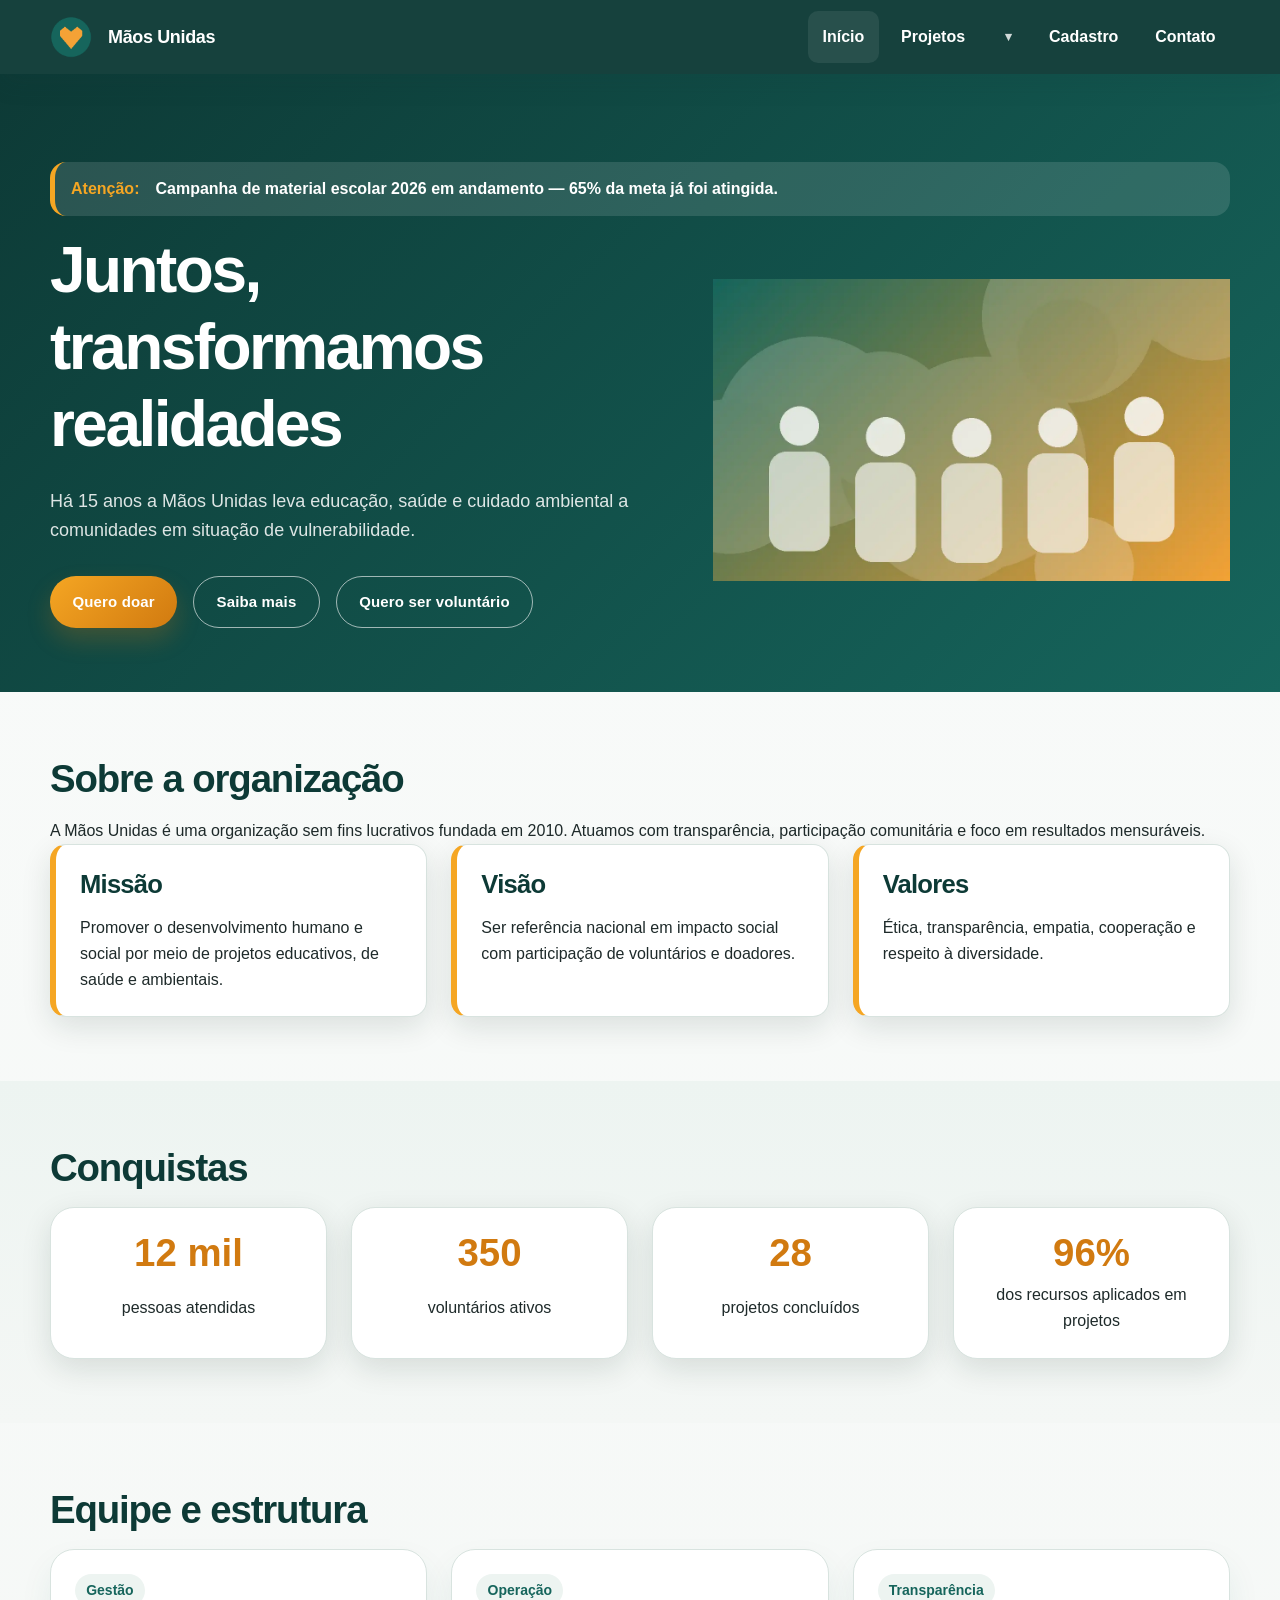
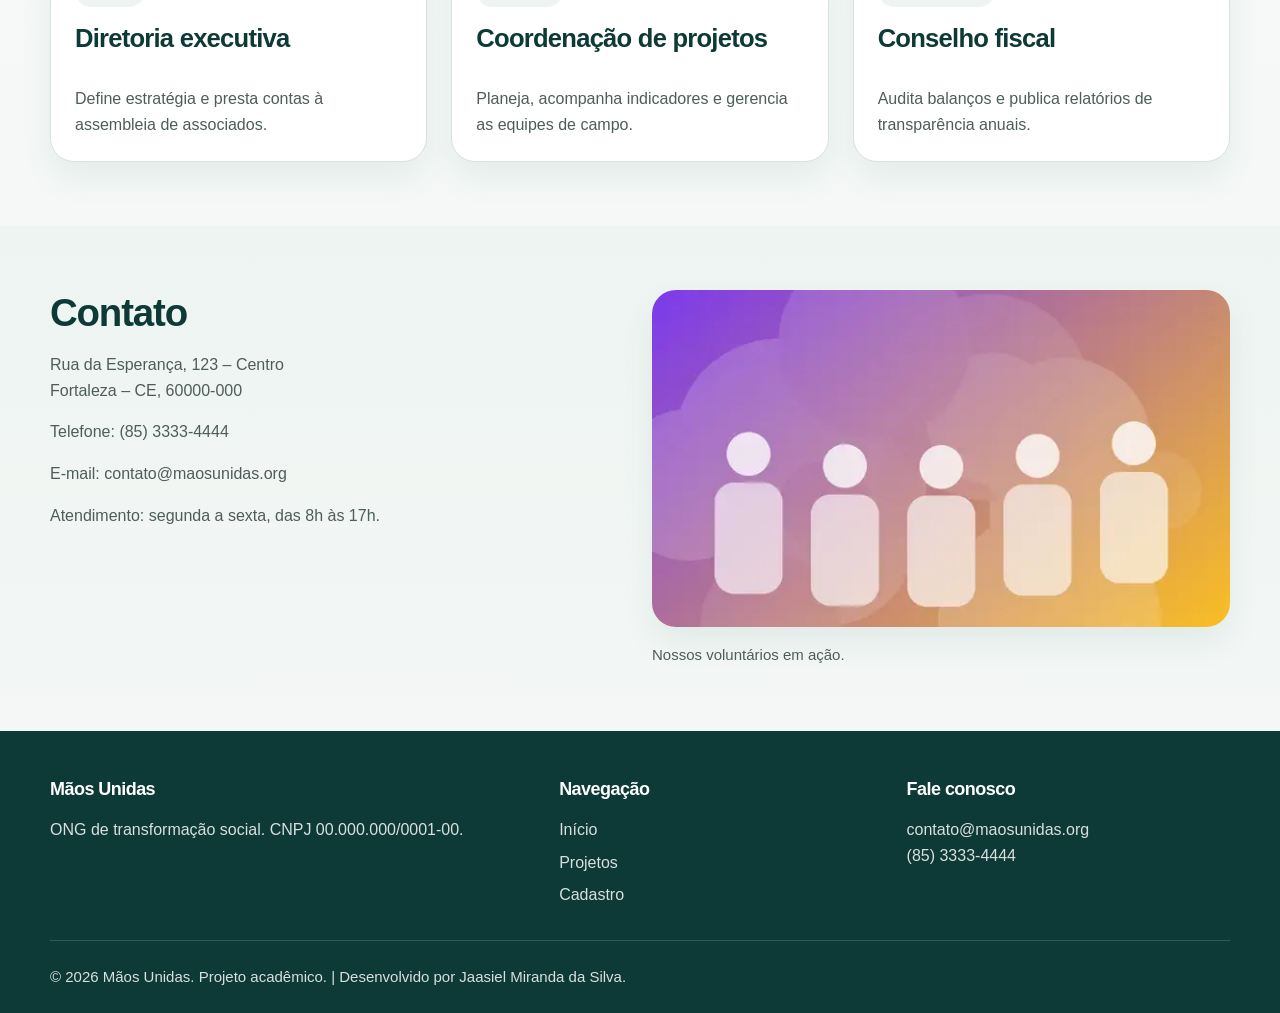
==== commit 05db5989: "Corrige dropdown e contraste do hero; atualiza README com link do site" ====
--- a/index.html
+++ b/index.html
@@ -44,7 +44,7 @@
         </div>
       </div>
       <div class="container hero-grid">
-        <div>
+        <div class="hero-copy">
           <h1 id="titulo-hero">Juntos, transformamos realidades</h1>
           <p>Há 15 anos a Mãos Unidas leva educação, saúde e cuidado ambiental a comunidades em situação de vulnerabilidade.</p>
           <div class="hero-actions">
